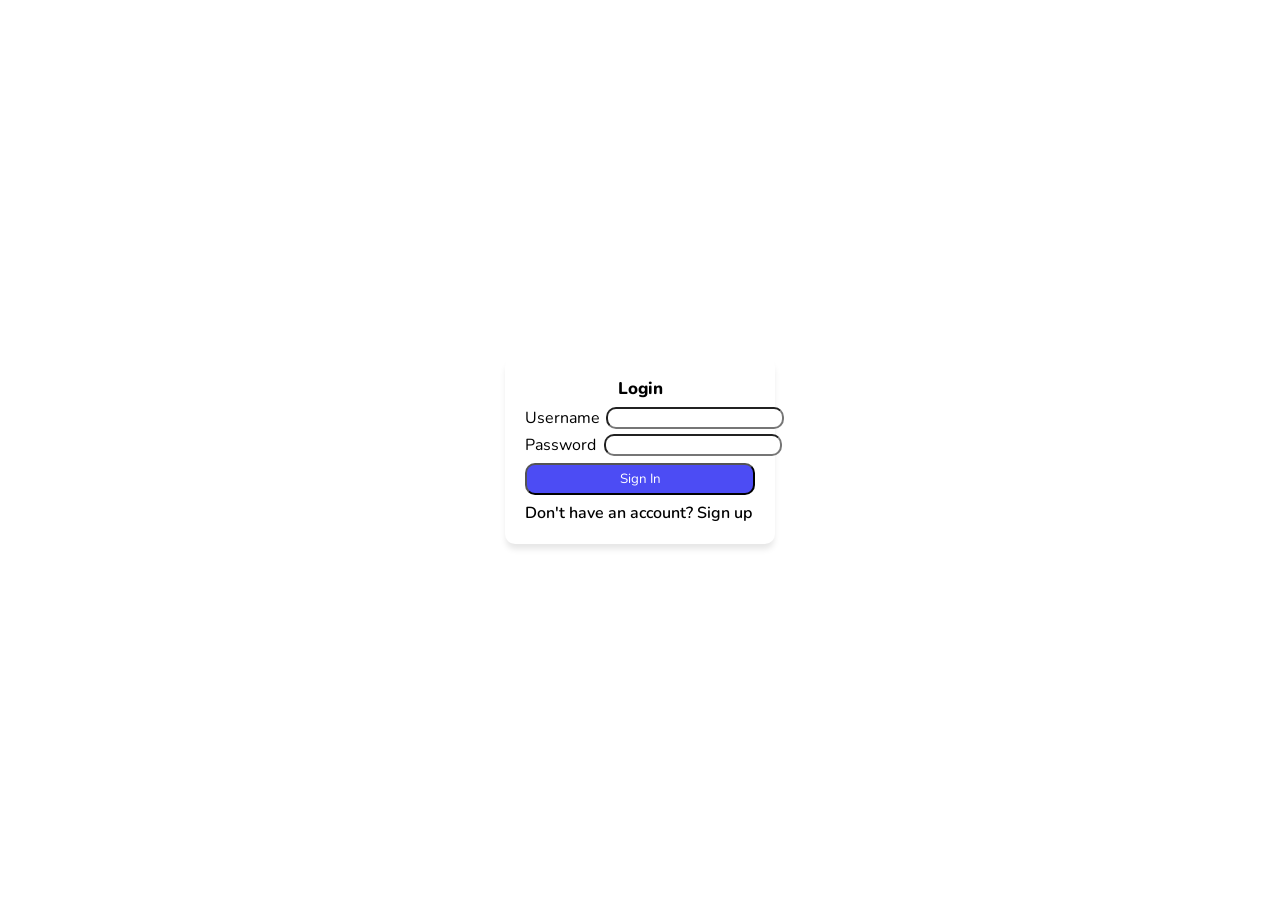
==== index.html @ e5adb7d1 "First Commit" ====
<!DOCTYPE html>
<html lang="en">
<head>
    <meta charset="UTF-8">
    <meta name="viewport" content="width=device-width, initial-scale=1.0">
    <title>Document</title>
    <link rel="stylesheet" href="CSS/index.css">
    <link href="https://fonts.googleapis.com/css2?family=Inter:ital,opsz,wght@0,14..32,100..900;1,14..32,100..900&family=Nunito:ital,wght@0,200..1000;1,200..1000&display=swap" rel="stylesheet">
</head>
<body>
    <div class="login-card">
        <div class="login-header">
            <p>Login</p>
        </div>
        <div class="input-box">
            <div class="username">
                <p>Username</p>
                <input type="text" name="username" >
            </div>
            <div class="password">
                <p>Password</p>
                <input type="password" name="password">
            </div> 
        </div>
        <div class="signin-button">
            <button onclick="window.location.href='home.html'">Sign In</button>
          </div>          
        <div class="sign-up">
            <p>Don't have an account?<a href="signup.html"> Sign up</a></p>
        </div>
    </div>
</body>
</html>
---- CSS/index.css ----
*{
    box-sizing: border-box;
    margin: 0;
    padding: 0;
    font-family: "Nunito";
}
body{
    height: 100vh; 
    display: flex;
    justify-content: center;
    align-items: center;
    background-image: url('https://images.unsplash.com/photo-1579547621706-1a9c79d5c9f1?q=80&w=2070&auto=format&fit=crop&ixlib=rb-4.0.3&ixid=M3wxMjA3fDB8MHxwaG90by1wYWdlfHx8fGVufDB8fHx8fA%3D%3D');    

}
.login-card{
    background-color: #ffffff;
    display: flex;
    flex-direction: column;
    gap: 7px;
    box-shadow: 0px 6px 6px -1px #0000001A;
    width:270px;
    border-radius:10px ;
    padding: 20px;
    transition: transform 0.3s ease, box-shadow 0.3s ease;
}
.login-header{
    display: flex;
    justify-content: center;
}
.login-header p{
    font-weight: 800;
    font-size: 17px;
}
.input-box{
    display: flex;
    flex-direction: column;
    gap: 5px;
}
.username{
    display: flex;
    gap: 6px;
}
.password{
    display: flex;
    gap: 8px;
}
.username input ,
.password input{
    border-radius: 10px;
}
.sign-up{
    font-weight: 600;
}
.signin-button button{
    padding: 5px;
    width: 100%;
    background-color: rgb(76, 76, 244);
    color: #ffffff;
    border-radius: 10px;
}
.sign-up a{
    text-decoration: none;
    color: inherit;
}
.sign-up a:hover{
    color: blue;
}
.signin-button button:hover{
    background-color: blue;
}
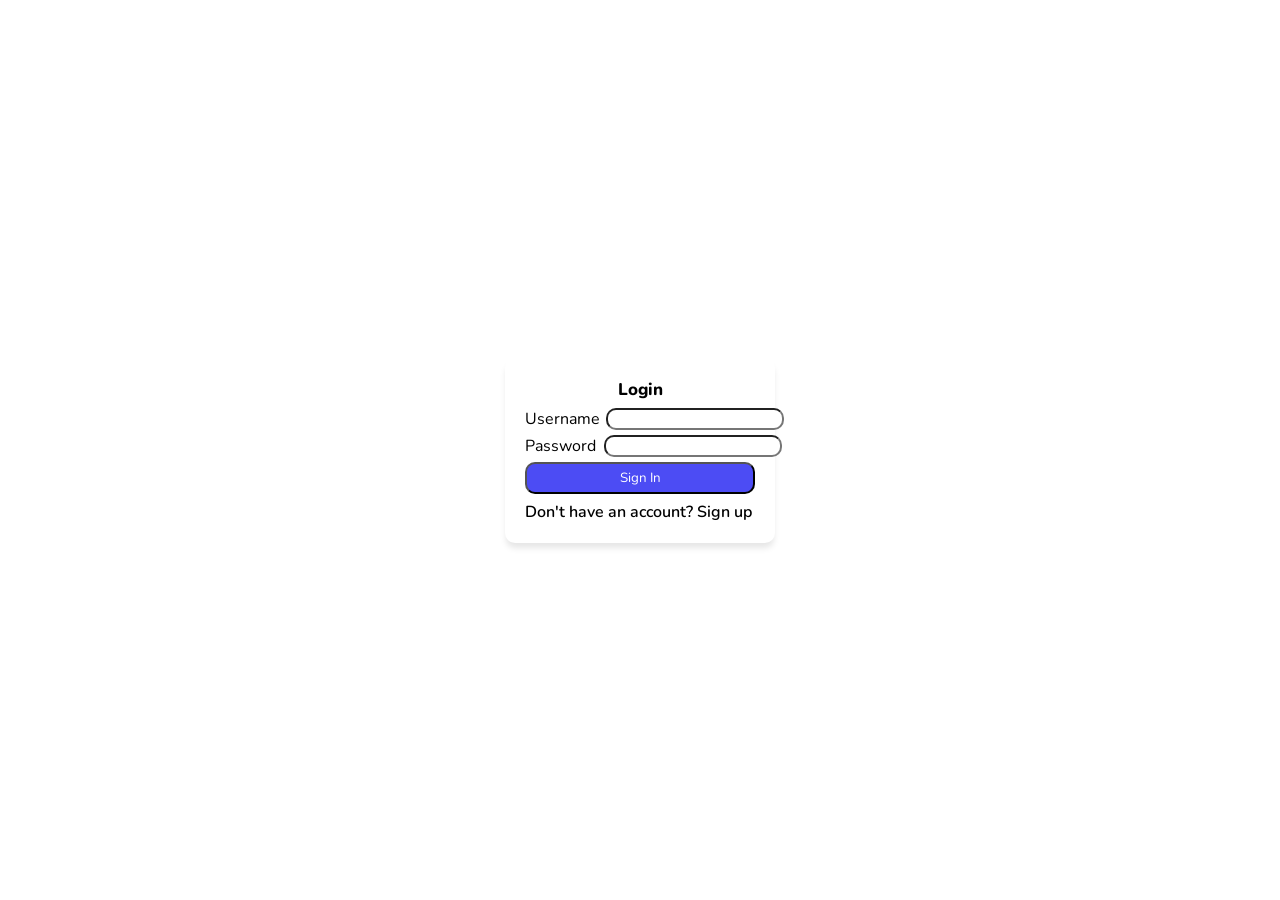
==== commit d8967535: "2nd Commit" ====
--- a/index.html
+++ b/index.html
@@ -1,33 +1,38 @@
 <!DOCTYPE html>
 <html lang="en">
 <head>
-    <meta charset="UTF-8">
-    <meta name="viewport" content="width=device-width, initial-scale=1.0">
-    <title>Document</title>
-    <link rel="stylesheet" href="CSS/index.css">
-    <link href="https://fonts.googleapis.com/css2?family=Inter:ital,opsz,wght@0,14..32,100..900;1,14..32,100..900&family=Nunito:ital,wght@0,200..1000;1,200..1000&display=swap" rel="stylesheet">
+  <meta charset="UTF-8" />
+  <meta name="viewport" content="width=device-width, initial-scale=1.0"/>
+  <title>Login</title>
+  <link rel="stylesheet" href="CSS/index.css">
+  <link href="https://fonts.googleapis.com/css2?family=Inter&family=Nunito&display=swap" rel="stylesheet">
 </head>
 <body>
-    <div class="login-card">
-        <div class="login-header">
-            <p>Login</p>
+  <div class="login-card">
+    <div class="login-header">
+      <p>Login</p>
+    </div>
+    <form onsubmit="return validateLogin()">
+      <div class="input-box">
+        <div class="username">
+          <p>Username</p>
+          <input type="text" name="username" required />
         </div>
-        <div class="input-box">
-            <div class="username">
-                <p>Username</p>
-                <input type="text" name="username" >
-            </div>
-            <div class="password">
-                <p>Password</p>
-                <input type="password" name="password">
-            </div> 
+        <div class="password">
+          <p>Password</p>
+          <input type="password" name="password" id="loginPassword" required />
         </div>
-        <div class="signin-button">
-            <button onclick="window.location.href='home.html'">Sign In</button>
-          </div>          
-        <div class="sign-up">
-            <p>Don't have an account?<a href="signup.html"> Sign up</a></p>
-        </div>
+    
+      <div class="signin-button">
+        <button type="submit">Sign In</button>
+      </div>
     </div>
+    </form>
+    <div class="sign-up">
+      <p>Don't have an account? <a href="signup.html">Sign up</a></p>
+    </div>
+  </div>
+
+  <script src="JS/validation.js"></script>
 </body>
-</html>+</html>
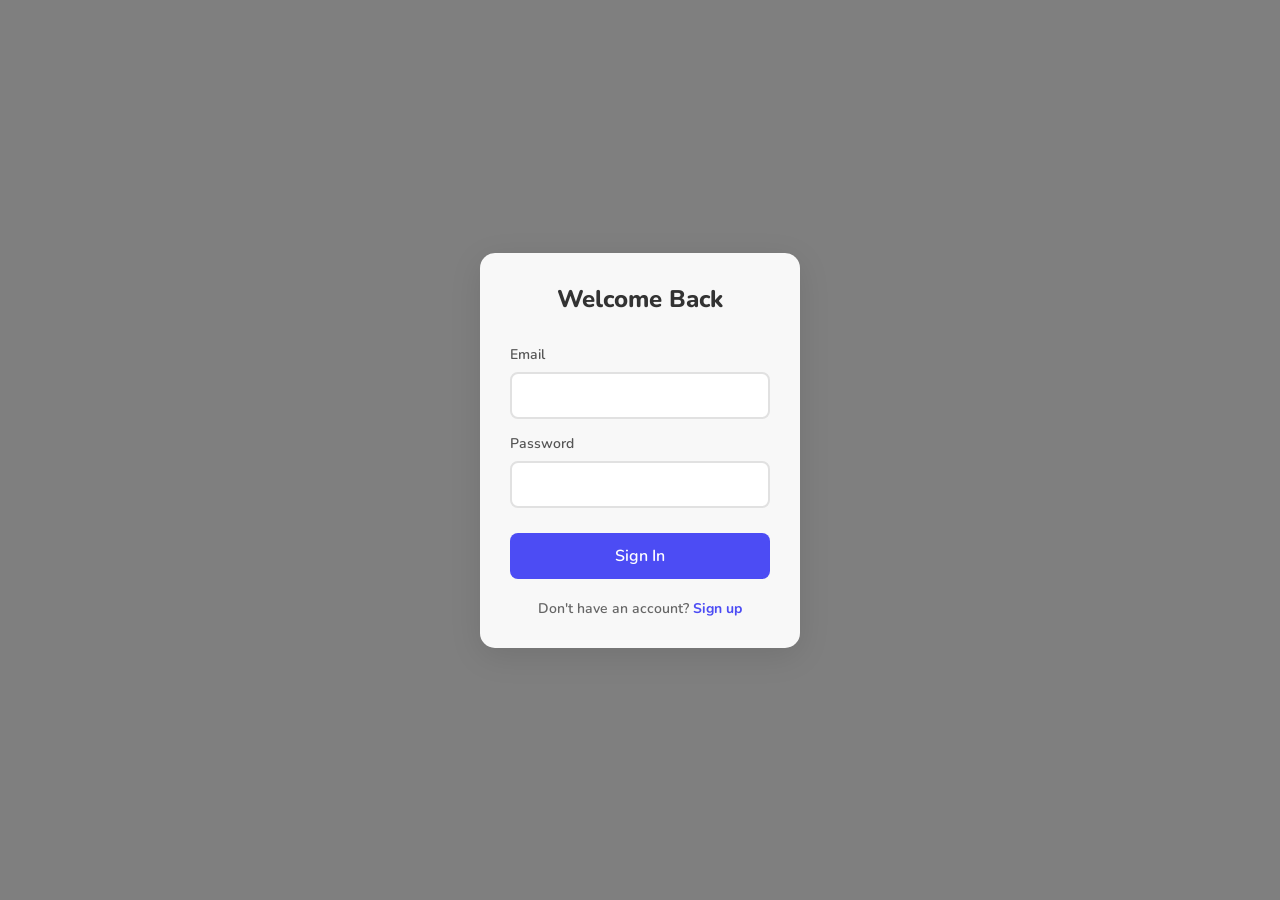
==== commit 03a6e837: "added validation" ====
--- a/index.html
+++ b/index.html
@@ -5,22 +5,24 @@
   <meta name="viewport" content="width=device-width, initial-scale=1.0"/>
   <title>Login</title>
   <link rel="stylesheet" href="CSS/index.css">
-  <link href="https://fonts.googleapis.com/css2?family=Inter&family=Nunito&display=swap" rel="stylesheet">
+  <link href="https://fonts.googleapis.com/css2?family=Inter&family=Nunito:wght@400;600;700;800&display=swap" rel="stylesheet">
 </head>
 <body>
   <div class="login-card">
     <div class="login-header">
-      <p>Login</p>
+      <p>Welcome Back</p>
     </div>
-    <form onsubmit="return validateLogin()">
+    <form id="loginForm" onsubmit="return validateLogin(event)">
       <div class="input-box">
-        <div class="username">
-          <p>Username</p>
-          <input type="text" name="username" required />
+        <div class="email">
+          <p>Email</p>
+          <input type="email" name="email" id="email" required />
+          <span class="error-message" id="emailError"></span>
         </div>
         <div class="password">
           <p>Password</p>
-          <input type="password" name="password" id="loginPassword" required />
+          <input type="password" name="password" id="password" required />
+          <span class="error-message" id="passwordError"></span>
         </div>
     
       <div class="signin-button">
--- a/CSS/index.css
+++ b/CSS/index.css
@@ -2,69 +2,104 @@
     box-sizing: border-box;
     margin: 0;
     padding: 0;
-    font-family: "Nunito";
+    font-family: "Nunito", sans-serif;
 }
 body{
     height: 100vh; 
     display: flex;
     justify-content: center;
     align-items: center;
-    background-image: url('https://images.unsplash.com/photo-1579547621706-1a9c79d5c9f1?q=80&w=2070&auto=format&fit=crop&ixlib=rb-4.0.3&ixid=M3wxMjA3fDB8MHxwaG90by1wYWdlfHx8fGVufDB8fHx8fA%3D%3D');    
-
+    background-image: linear-gradient(rgba(0, 0, 0, 0.5), rgba(0, 0, 0, 0.5)), url('https://images.unsplash.com/photo-1579547621706-1a9c79d5c9f1?q=80&w=2070&auto=format&fit=crop&ixlib=rb-4.0.3&ixid=M3wxMjA3fDB8MHxwaG90by1wYWdlfHx8fGVufDB8fHx8fA%3D%3D');
+    background-size: cover;
+    background-position: center;
 }
 .login-card{
-    background-color: #ffffff;
+    background-color: rgba(255, 255, 255, 0.95);
     display: flex;
     flex-direction: column;
-    gap: 7px;
-    box-shadow: 0px 6px 6px -1px #0000001A;
-    width:270px;
-    border-radius:10px ;
-    padding: 20px;
+    gap: 20px;
+    box-shadow: 0 8px 32px rgba(0, 0, 0, 0.1);
+    width: 320px;
+    border-radius: 15px;
+    padding: 30px;
     transition: transform 0.3s ease, box-shadow 0.3s ease;
+}
+.login-card:hover {
+    transform: translateY(-5px);
+    box-shadow: 0 12px 40px rgba(0, 0, 0, 0.15);
 }
 .login-header{
     display: flex;
     justify-content: center;
+    margin-bottom: 10px;
 }
 .login-header p{
     font-weight: 800;
-    font-size: 17px;
+    font-size: 24px;
+    color: #333;
 }
 .input-box{
     display: flex;
     flex-direction: column;
-    gap: 5px;
+    gap: 15px;
 }
-.username{
+.email, .password {
     display: flex;
-    gap: 6px;
-}
-.password{
-    display: flex;
+    flex-direction: column;
     gap: 8px;
 }
-.username input ,
-.password input{
-    border-radius: 10px;
+.email p, .password p {
+    font-weight: 600;
+    color: #555;
+    font-size: 14px;
+}
+.email input, .password input {
+    padding: 12px;
+    border: 2px solid #e1e1e1;
+    border-radius: 8px;
+    font-size: 14px;
+    transition: border-color 0.3s ease;
+}
+.email input:focus, .password input:focus {
+    outline: none;
+    border-color: #4c4cf4;
+}
+.signin-button {
+    margin-top: 10px;
+}
+.signin-button button{
+    padding: 12px;
+    width: 100%;
+    background-color: #4c4cf4;
+    color: #ffffff;
+    border: none;
+    border-radius: 8px;
+    font-weight: 600;
+    font-size: 16px;
+    cursor: pointer;
+    transition: background-color 0.3s ease;
+}
+.signin-button button:hover{
+    background-color: #3a3ad8;
 }
 .sign-up{
+    text-align: center;
     font-weight: 600;
-}
-.signin-button button{
-    padding: 5px;
-    width: 100%;
-    background-color: rgb(76, 76, 244);
-    color: #ffffff;
-    border-radius: 10px;
+    color: #666;
+    font-size: 14px;
 }
 .sign-up a{
     text-decoration: none;
-    color: inherit;
+    color: #4c4cf4;
+    font-weight: 700;
+    transition: color 0.3s ease;
 }
 .sign-up a:hover{
-    color: blue;
+    color: #3a3ad8;
 }
-.signin-button button:hover{
-    background-color: blue;
+.error-message {
+    color: #ff4444;
+    font-size: 12px;
+    margin-top: 4px;
+    display: none;
 }
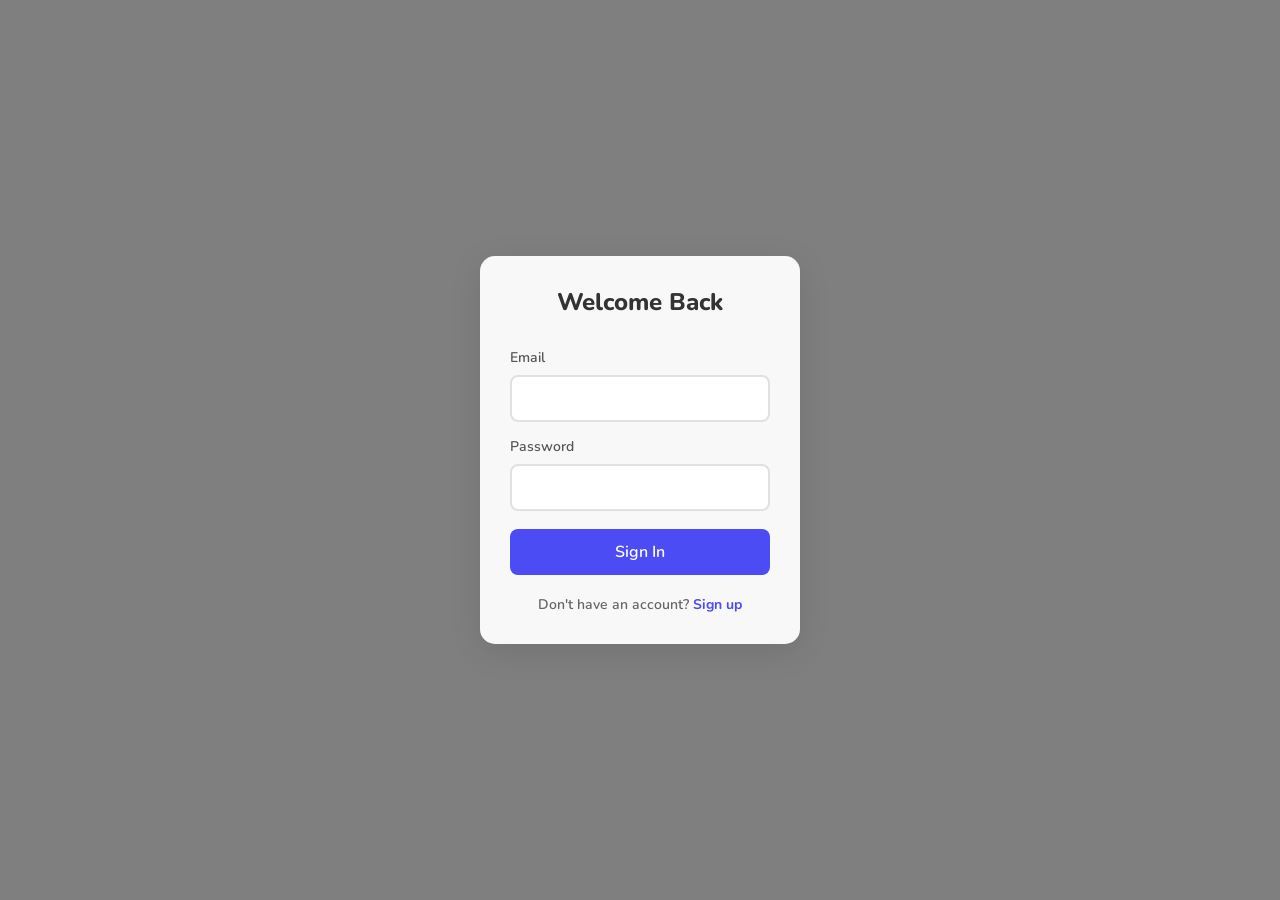
==== commit d5bcaa03: "added validations" ====
--- a/index.html
+++ b/index.html
@@ -23,12 +23,12 @@
           <p>Password</p>
           <input type="password" name="password" id="password" required />
           <span class="error-message" id="passwordError"></span>
+          <span id="strength"></span>
         </div>
-    
+      </div>
       <div class="signin-button">
         <button type="submit">Sign In</button>
       </div>
-    </div>
     </form>
     <div class="sign-up">
       <p>Don't have an account? <a href="signup.html">Sign up</a></p>
